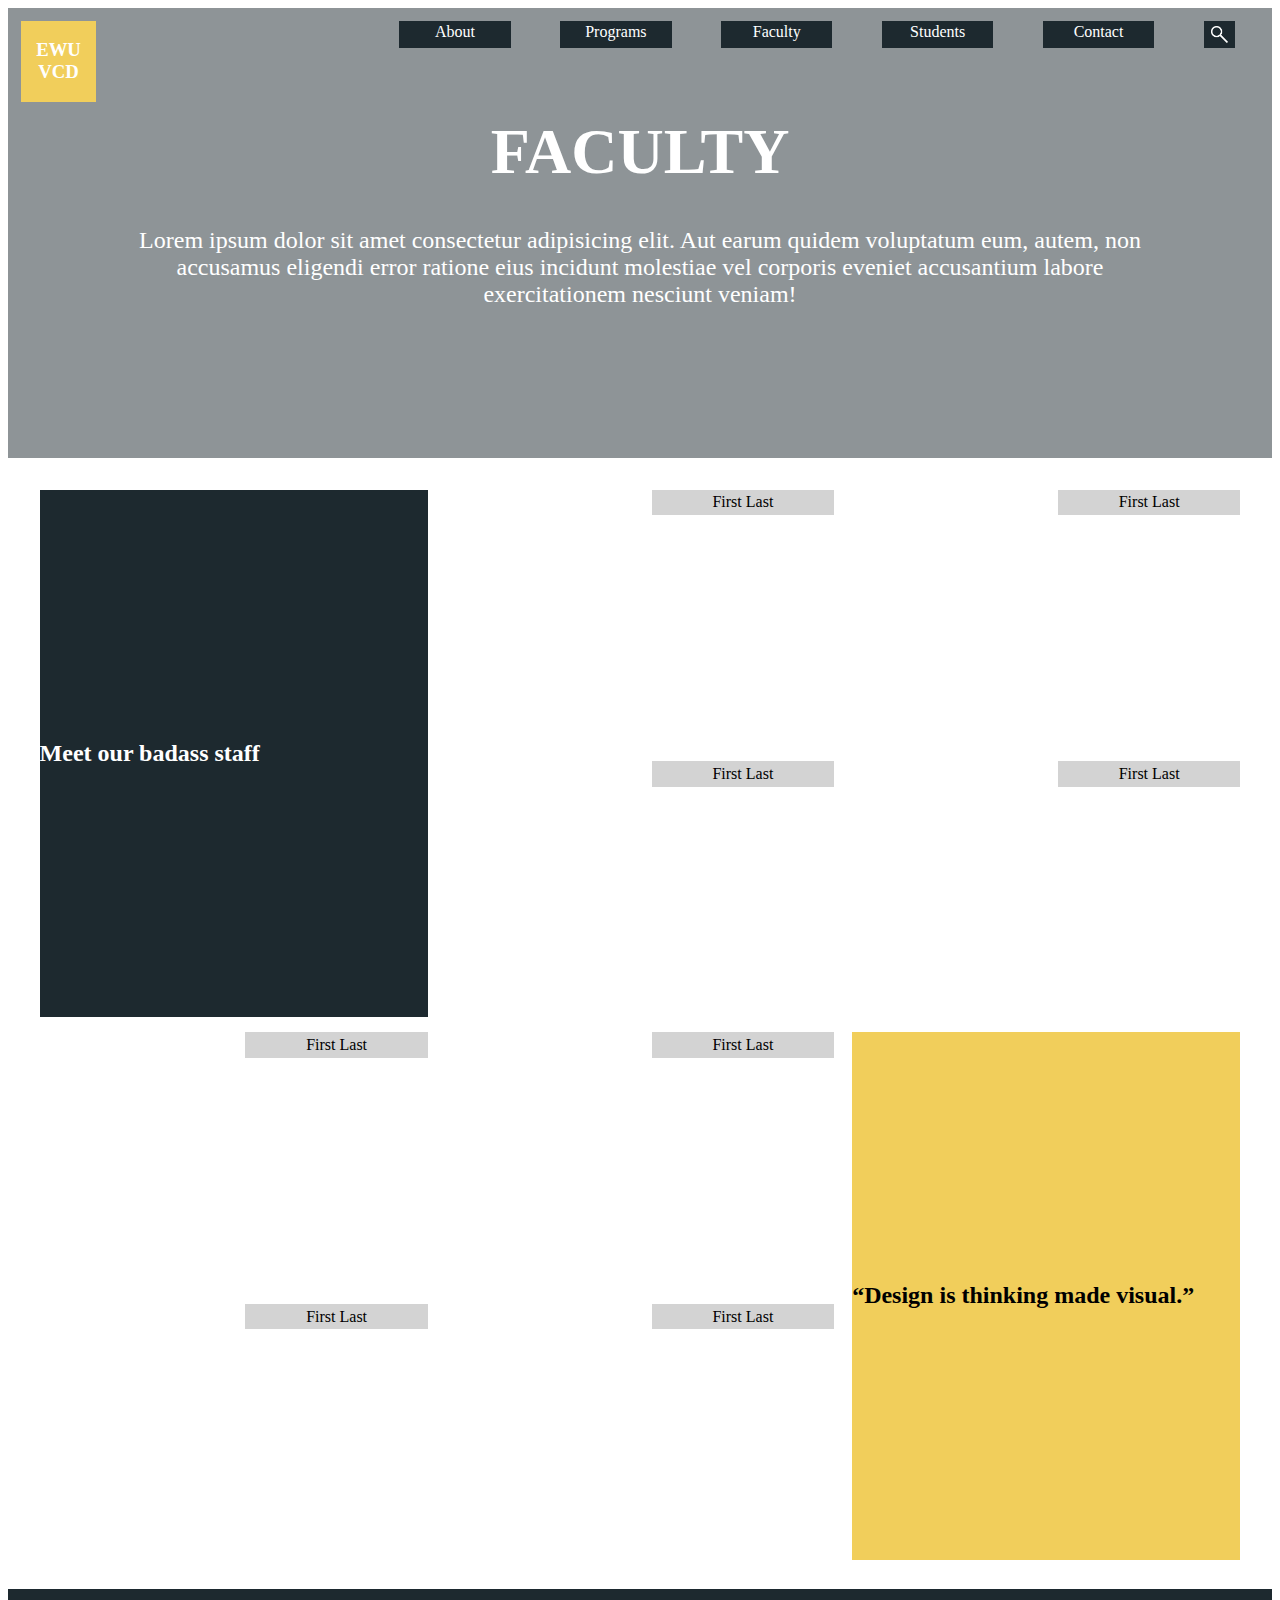
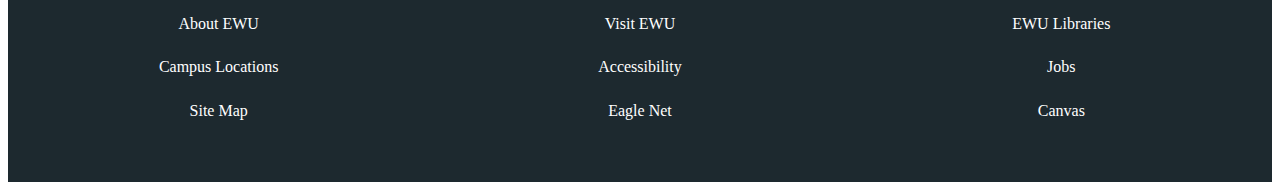
==== index.html @ df59254c "started faculty page and finished most styles" ====
<!doctype <!DOCTYPE html>
<html>
<head>
    <meta charset="utf-8" />
    <meta http-equiv="X-UA-Compatible" content="IE=edge">
    <title>EWU VCD - Faculty </title>
    <meta name="viewport" content="width=device-width, initial-scale=1">
    <link rel="stylesheet" type="text/css" media="screen" href="main.css" />
</head>
<body>
    <header>
        <nav class="header-nav">
          <aside class="icon">
            <h3>EWU VCD</h3>
          </aside>
          <div class="header-links">
            <a href="#"> About</a>
            <a href="#"> Programs</a>
            <a href="#"> Faculty</a>
            <a href="#"> Students</a>
            <a href="#"> Contact</a>
            <input id="search" type="text" >
          </div>
        </nav>  
        <h1 class="headline"> Faculty </h1>
        <p> Lorem ipsum dolor sit amet consectetur adipisicing elit. Aut earum quidem voluptatum eum, autem, non accusamus eligendi error ratione eius incidunt molestiae vel corporis eveniet accusantium labore exercitationem nesciunt veniam!</p>
      </header>

      <section id="staffGallery">
        <div id="galleryCell-1">
          <h2>Meet our badass staff</h2>
        </div>
        <div id="galleryCell-2" class="galCell">
          <div><p>First Last</p></div>
        </div>
        <div id="galleryCell-3" class="galCell">
          <p>First Last</p>
        </div>
        <div id="galleryCell-4" class="galCell">
          <p>First Last</p>
        </div>
        <div id="galleryCell-5" class="galCell">
          <p>First Last</p>
        </div>
        <div id="galleryCell-6" class="galCell">
          <p>First Last</p>
        </div>
        <div id="galleryCell-7" class="galCell">
          <p>First Last</p>
        </div>
        <div id="galleryCell-8" class="galCell">
          <p>First Last</p>
        </div>
        <div id="galleryCell-9" class="galCell">
          <p>First Last</p>
        </div>
        <div id="galleryCell-10">
          <h2>“Design is thinking made visual.”</h2>
        </div>
      </section>

      <footer>
        <nav class="footer-nav">
          <div>
            <a href="#"> About EWU </a>
          </div>
          <div>
              <a href="#"> Visit EWU </a>
          </div>
          <div>
              <a href="#"> EWU Libraries </a>
          </div>
          <div>
              <a href="#"> Campus Locations </a>
          </div>
         <div>
            <a href="#"> Accessibility </a>
         </div>
          <div>
              <a href="#"> Jobs </a>
          </div>
          <div>
              <a href="#"> Site Map </a>
          </div>
          <div>
              <a href="#"> Eagle Net </a>
          </div>
          <div>
            <a href="#"> Canvas </a>
          </div>
        </nav>
      </footer>

</body>
</html>
---- main.css ----
@font-face {
    font-family: gotham-med;
    src: url(fonts/Gotham-Medium.otf);
    }
@font-face {
    font-family: gotham-bold;
    src: url(fonts/Gotham-Bold.otf);
    }
@font-face {
    font-family: avenir-next;
    src: url(fonts/avenir-next-regular.woff);
}

body {
    font-family: gotham-bold;
}

/**** header and nav **********************/

header {
    background-image: url("https://images.unsplash.com/photo-1523240795612-9a054b0db644?ixlib=rb-0.3.5&ixid=eyJhcHBfaWQiOjEyMDd9&s=07bcd69444b1da123c309e5f4485371b&auto=format&fit=crop&w=1950&q=80");
    background-color: rgba(29, 41, 47, .5);
    background-blend-mode: multiply;
    background-size: cover;
    height: 50vh;
    margin: 0;
    background-position: center;
    text-align: center;
    color: white;
}

.header-nav {
    display: flex;
    justify-content: space-between;
    align-items: top;
}

.icon {
    background-color: rgb(241, 206, 91);
    width: 6%;
    margin: 1%;
}

.header-links {
    margin: 1%;
    display: flex;
    justify-content: space-around;
    width: 70%;
    height: 8%;
}
  
#search {
    background-image: url("assets/search.png");
    background-position: center;
    background-size: contain;
    background-repeat: no-repeat;
    width: 3.5%;
    border: solid rgb(29, 41, 47) 5px;
    background-color: rgb(29, 41, 47);
}

.headline {
    font-family: gotham-med;
    text-transform: uppercase;
    font-size: 5vw;
    margin: 0;
}

header p {
    font-family: avenir-next;
    font-size: 18pt;
    width: 80%;
    margin: 3% auto;
}


/**** staff gallery **********************/

#staffGallery {
    display: grid;
    grid-template-columns: repeat(3, 1fr);
    grid-template-rows: repeat(4, 1fr);
    grid-column-gap: 1.5%;
    grid-row-gap: 1.5%;
    width: 95%;
    margin: 2.5%;
}
  
.galCell {
    height: 20vw;
    text-align: center;
}
  
#galleryCell-1 {
    display: flex;
    grid-row: 1 / 3;
    background-color: rgb(29, 41, 47);
    color: white;
    align-items: center;
}
  
#galleryCell-2 {
    background-image: url("https://www.etonline.com/sites/default/files/styles/max_970x546/public/images/2018-05/et_will_smith_divorce_rumors_052418.jpg?itok=xVmIVfpg&h=e16aad4d");
     background-size: cover;
}
  
#galleryCell-3 {
    background-image: url("https://www.etonline.com/sites/default/files/styles/max_970x546/public/images/2018-05/et_will_smith_divorce_rumors_052418.jpg?itok=xVmIVfpg&h=e16aad4d");
     background-size: cover;
}
  
#galleryCell-4 {
    background-image: url("https://www.etonline.com/sites/default/files/styles/max_970x546/public/images/2018-05/et_will_smith_divorce_rumors_052418.jpg?itok=xVmIVfpg&h=e16aad4d");
     background-size: cover;
}
  
#galleryCell-5 {
    background-image: url("https://www.etonline.com/sites/default/files/styles/max_970x546/public/images/2018-05/et_will_smith_divorce_rumors_052418.jpg?itok=xVmIVfpg&h=e16aad4d");
     background-size: cover;
}
  
#galleryCell-6 {
    background-image: url("https://www.etonline.com/sites/default/files/styles/max_970x546/public/images/2018-05/et_will_smith_divorce_rumors_052418.jpg?itok=xVmIVfpg&h=e16aad4d");
     background-size: cover;
}
  
#galleryCell-7 {
    background-image: url("https://www.etonline.com/sites/default/files/styles/max_970x546/public/images/2018-05/et_will_smith_divorce_rumors_052418.jpg?itok=xVmIVfpg&h=e16aad4d");
     background-size: cover;
}
  
#galleryCell-8 {
    background-image: url("https://www.etonline.com/sites/default/files/styles/max_970x546/public/images/2018-05/et_will_smith_divorce_rumors_052418.jpg?itok=xVmIVfpg&h=e16aad4d");
     background-size: cover;
}
  
#galleryCell-9 {
    background-image: url("https://www.etonline.com/sites/default/files/styles/max_970x546/public/images/2018-05/et_will_smith_divorce_rumors_052418.jpg?itok=xVmIVfpg&h=e16aad4d");
     background-size: cover;
}
  
#galleryCell-10 {
    display: flex;
    background-color: rgb(241, 206, 91);
    grid-column: 3;
    grid-row: 3 / 5;
    align-items: center;
}
  
.galCell p {
    background-color: lightgray;
    width: 45%;
    padding: 1%;
    float: right;
    margin: 0;
}

/**** footer **********************/

footer {
    font-family: gotham-med;
    background-color: rgb(29, 41, 47);
    width: 100%;
    height: 20vh;
    margin-top: 6%;
    padding-top: 1%;
}
  
.footer-nav {
    text-align: center;
    display: grid;
    grid-template-columns: repeat(3, 1fr);
    grid-template-rows: repeat(3, 80%);
    justify-content: space-around;
    align-items: center;
}

/***links*********************************/

a {
    color: white;
    text-decoration: none;
    background-color: rgb(29, 41, 47);
}

a:hover {
    background-color:  rgb(241, 206, 91);
    color:  rgb(29, 41, 47);
}

.header-links a {
    width: 12%;
    padding: .3%;
}

.footer-nav a {
    padding: .6%;
}
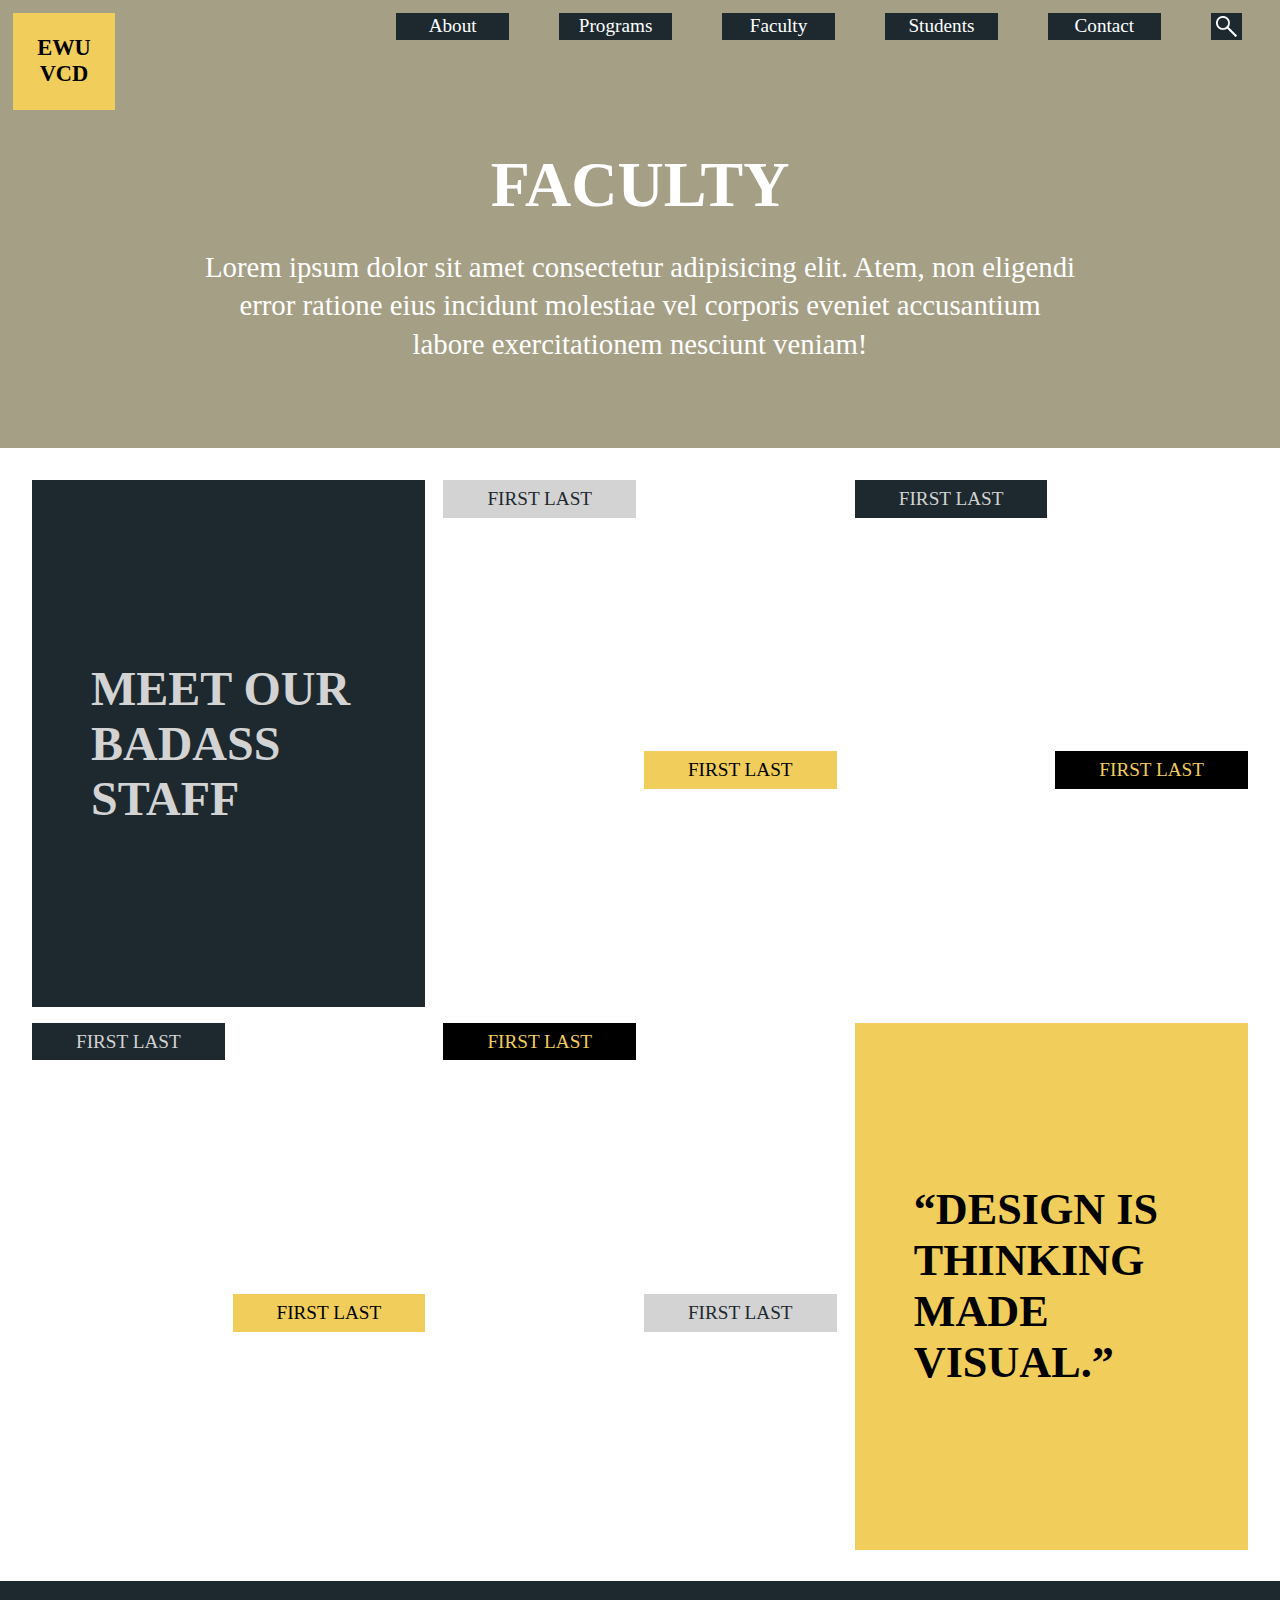
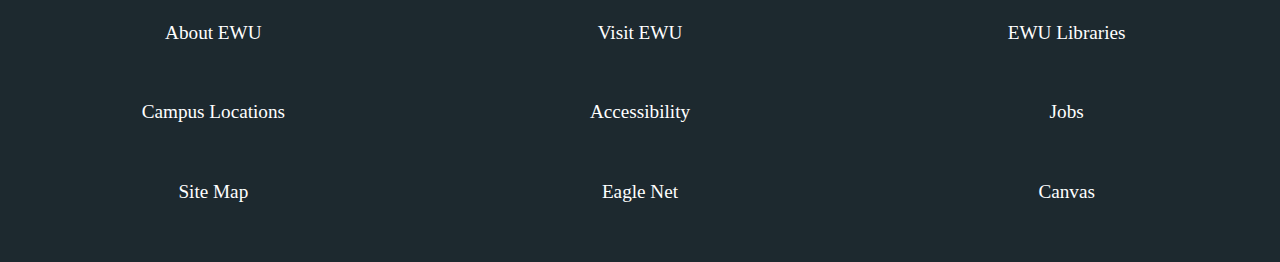
==== commit fe0aca6d: "styled more of faculty page, cleaned up repeat code" ====
--- a/index.html
+++ b/index.html
@@ -10,7 +10,7 @@
 <body>
     <header>
         <nav class="header-nav">
-          <aside class="icon">
+          <aside class="icon secondary">
             <h3>EWU VCD</h3>
           </aside>
           <div class="header-links">
@@ -19,47 +19,47 @@
             <a href="#"> Faculty</a>
             <a href="#"> Students</a>
             <a href="#"> Contact</a>
-            <input id="search" type="text" >
+            <input class="primary" id="search" type="text" >
           </div>
         </nav>  
         <h1 class="headline"> Faculty </h1>
-        <p> Lorem ipsum dolor sit amet consectetur adipisicing elit. Aut earum quidem voluptatum eum, autem, non accusamus eligendi error ratione eius incidunt molestiae vel corporis eveniet accusantium labore exercitationem nesciunt veniam!</p>
+        <p> Lorem ipsum dolor sit amet consectetur adipisicing elit. Atem, non eligendi error ratione eius incidunt molestiae vel corporis eveniet accusantium labore exercitationem nesciunt veniam!</p>
       </header>
 
       <section id="staffGallery">
-        <div id="galleryCell-1">
+        <div id="galleryCell-1" class="primary">
           <h2>Meet our badass staff</h2>
         </div>
-        <div id="galleryCell-2" class="galCell">
-          <div><p>First Last</p></div>
+        <div id="galleryCell-2" class="galCell-left">
+          <div class="primary2"><p class="third">First Last</p></div>
         </div>
-        <div id="galleryCell-3" class="galCell">
-          <p>First Last</p>
+        <div id="galleryCell-3" class="galCell-left">
+          <p class="primary">First Last</p>
         </div>
-        <div id="galleryCell-4" class="galCell">
-          <p>First Last</p>
+        <div id="galleryCell-4" class="galCell" >
+          <p class="secondary">First Last</p>
         </div>
         <div id="galleryCell-5" class="galCell">
-          <p>First Last</p>
+          <p class="primary2">First Last</p>
         </div>
-        <div id="galleryCell-6" class="galCell">
-          <p>First Last</p>
+        <div id="galleryCell-6" class="galCell-left">
+          <p class="primary">First Last</p>
         </div>
-        <div id="galleryCell-7" class="galCell">
-          <p>First Last</p>
+        <div id="galleryCell-7" class="galCell-left">
+          <p class="primary2">First Last</p>
         </div>
         <div id="galleryCell-8" class="galCell">
-          <p>First Last</p>
+          <p class="secondary">First Last</p>
         </div>
         <div id="galleryCell-9" class="galCell">
-          <p>First Last</p>
+          <p class="third">First Last</p>
         </div>
-        <div id="galleryCell-10">
+        <div id="galleryCell-10" class="secondary">
           <h2>“Design is thinking made visual.”</h2>
         </div>
       </section>
 
-      <footer>
+      <footer class="primary">
         <nav class="footer-nav">
           <div>
             <a href="#"> About EWU </a>
--- a/main.css
+++ b/main.css
@@ -14,17 +14,18 @@
 
 body {
     font-family: gotham-bold;
+    font-weight: normal;
+    margin: 0;
 }
 
 /**** header and nav **********************/
 
 header {
     background-image: url("https://images.unsplash.com/photo-1523240795612-9a054b0db644?ixlib=rb-0.3.5&ixid=eyJhcHBfaWQiOjEyMDd9&s=07bcd69444b1da123c309e5f4485371b&auto=format&fit=crop&w=1950&q=80");
-    background-color: rgba(29, 41, 47, .5);
+    background-color: rgba(105, 97, 51, 0.6);
     background-blend-mode: multiply;
     background-size: cover;
-    height: 50vh;
-    margin: 0;
+    height: 35vw;
     background-position: center;
     text-align: center;
     color: white;
@@ -37,9 +38,9 @@
 }
 
 .icon {
-    background-color: rgb(241, 206, 91);
-    width: 6%;
+    width: 8%;
     margin: 1%;
+    font-size: 1.5vw;
 }
 
 .header-links {
@@ -56,22 +57,22 @@
     background-size: contain;
     background-repeat: no-repeat;
     width: 3.5%;
-    border: solid rgb(29, 41, 47) 5px;
-    background-color: rgb(29, 41, 47);
+    border: solid rgb(29, 41, 47) .25vw;
 }
 
 .headline {
     font-family: gotham-med;
     text-transform: uppercase;
     font-size: 5vw;
-    margin: 0;
+    margin: 2% auto;
 }
 
 header p {
     font-family: avenir-next;
-    font-size: 18pt;
-    width: 80%;
-    margin: 3% auto;
+    font-size: 2.25vw;
+    line-height: 3vw;
+    width: 68%;
+    margin: 1.5% auto;
 }
 
 
@@ -85,19 +86,21 @@
     grid-row-gap: 1.5%;
     width: 95%;
     margin: 2.5%;
-}
-  
-.galCell {
+    text-transform: uppercase;
+}
+  
+.galCell, .galCell-left {
     height: 20vw;
     text-align: center;
+    font-size: 1.5vw;
 }
   
 #galleryCell-1 {
     display: flex;
     grid-row: 1 / 3;
-    background-color: rgb(29, 41, 47);
-    color: white;
     align-items: center;
+    font-size: 2.5vw;
+    padding: 15%;    
 }
   
 #galleryCell-2 {
@@ -142,36 +145,65 @@
   
 #galleryCell-10 {
     display: flex;
-    background-color: rgb(241, 206, 91);
     grid-column: 3;
     grid-row: 3 / 5;
     align-items: center;
-}
-  
+    font-size: 2.3vw;
+    padding: 15%;
+}
+  
+.galCell p, .galCell-left p {
+    width: 45%;
+    padding: 2%;
+    margin: 0;
+}
+
 .galCell p {
+    float: right;
+}
+
+.galCell-left p {
+    float: left;
+}
+
+/****colors**************************/
+
+.primary {
+    background-color: rgb(29, 41, 47);
+    color:  lightgray;
+}
+
+.primary2 {
+    background-color: black;
+    color:  rgb(241, 206, 91);
+}
+
+.secondary {
+    background-color:  rgb(241, 206, 91);
+    color:  black;
+}
+
+.third {
     background-color: lightgray;
-    width: 45%;
-    padding: 1%;
-    float: right;
-    margin: 0;
+    color:  rgb(29, 41, 47);
 }
 
 /**** footer **********************/
 
 footer {
     font-family: gotham-med;
-    background-color: rgb(29, 41, 47);
     width: 100%;
-    height: 20vh;
+    height: 18vw;
     margin-top: 6%;
     padding-top: 1%;
+    padding-bottom: 3%;
 }
   
 .footer-nav {
     text-align: center;
     display: grid;
     grid-template-columns: repeat(3, 1fr);
-    grid-template-rows: repeat(3, 80%);
+    grid-template-rows: repeat(3, 120%);
     justify-content: space-around;
     align-items: center;
 }
@@ -192,10 +224,12 @@
 .header-links a {
     width: 12%;
     padding: .3%;
+    font-size: 1.5vw;
 }
 
 .footer-nav a {
-    padding: .6%;
-}
-
-
+    font-size: 1.5vw;
+
+}
+
+
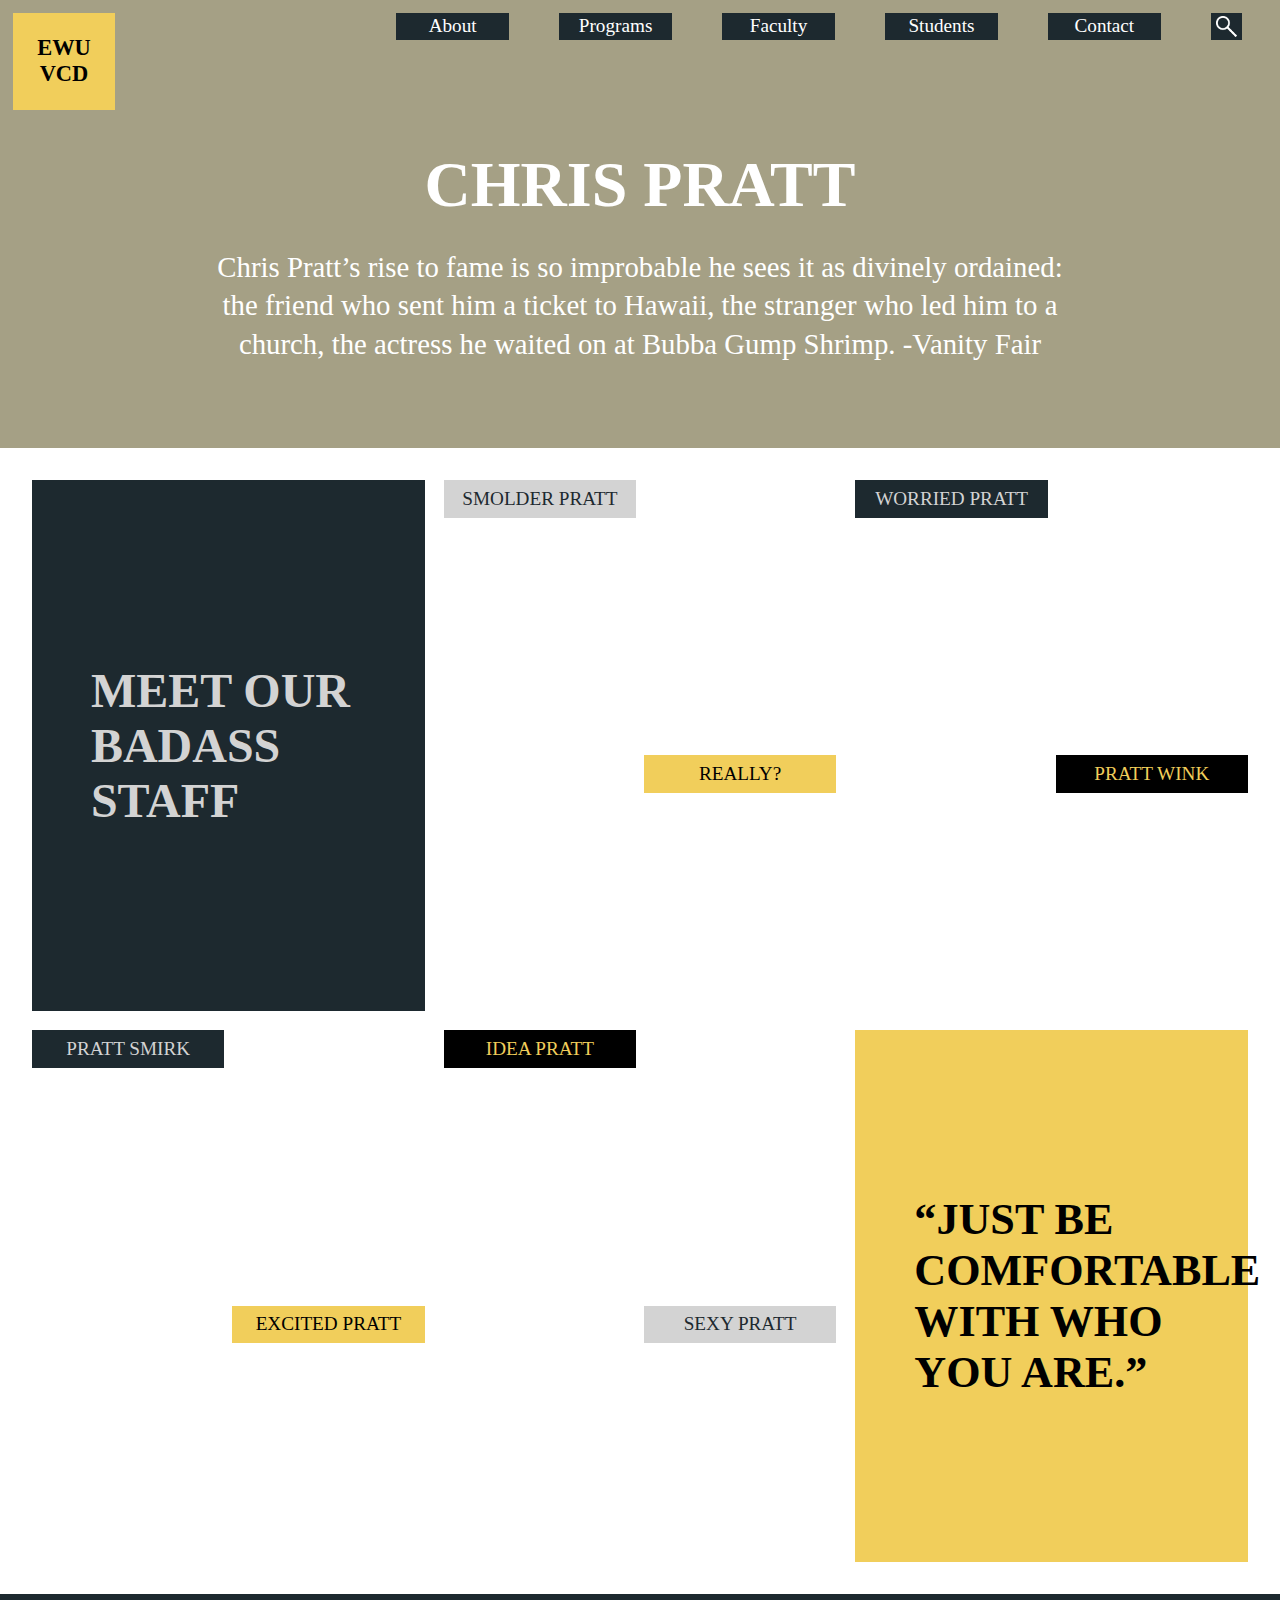
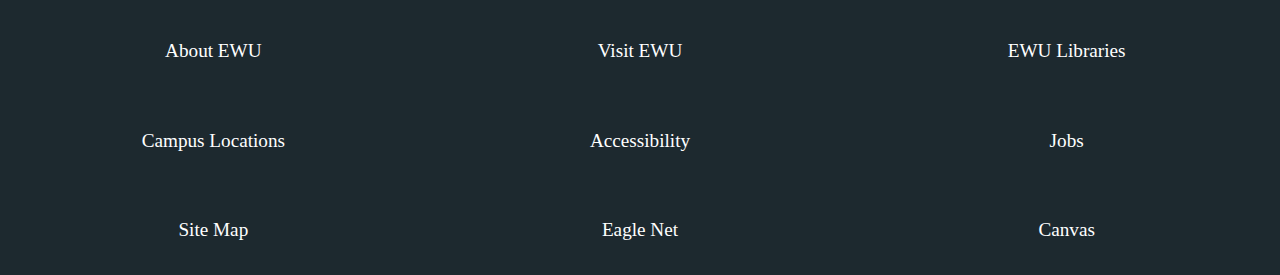
==== commit 07dfb7fd: "more styles and changed content" ====
--- a/index.html
+++ b/index.html
@@ -22,40 +22,40 @@
             <input class="primary" id="search" type="text" >
           </div>
         </nav>  
-        <h1 class="headline"> Faculty </h1>
-        <p> Lorem ipsum dolor sit amet consectetur adipisicing elit. Atem, non eligendi error ratione eius incidunt molestiae vel corporis eveniet accusantium labore exercitationem nesciunt veniam!</p>
-      </header>
+        <h1 class="headline"> Chris Pratt </h1>
+        <p> Chris Pratt’s rise to fame is so improbable he sees it as divinely ordained: the friend who sent him a ticket to Hawaii, the stranger who led him to a church, the actress he waited on at Bubba Gump Shrimp. -Vanity Fair</p>
+            </header>
 
       <section id="staffGallery">
         <div id="galleryCell-1" class="primary">
           <h2>Meet our badass staff</h2>
         </div>
         <div id="galleryCell-2" class="galCell-left">
-          <div class="primary2"><p class="third">First Last</p></div>
+          <div class="primary2"><p class="third">Smolder Pratt</p></div>
         </div>
         <div id="galleryCell-3" class="galCell-left">
-          <p class="primary">First Last</p>
+          <p class="primary">Worried Pratt</p>
         </div>
         <div id="galleryCell-4" class="galCell" >
-          <p class="secondary">First Last</p>
+          <p class="secondary">Really?</p>
         </div>
         <div id="galleryCell-5" class="galCell">
-          <p class="primary2">First Last</p>
+          <p class="primary2">Pratt Wink</p>
         </div>
         <div id="galleryCell-6" class="galCell-left">
-          <p class="primary">First Last</p>
+          <p class="primary">Pratt Smirk</p>
         </div>
         <div id="galleryCell-7" class="galCell-left">
-          <p class="primary2">First Last</p>
+          <p class="primary2">Idea Pratt</p>
         </div>
         <div id="galleryCell-8" class="galCell">
-          <p class="secondary">First Last</p>
+          <p class="secondary">Excited Pratt</p>
         </div>
         <div id="galleryCell-9" class="galCell">
-          <p class="third">First Last</p>
+          <p class="third">Sexy Pratt</p>
         </div>
         <div id="galleryCell-10" class="secondary">
-          <h2>“Design is thinking made visual.”</h2>
+          <h2>“Just be comfortable with who you are.”</h2>
         </div>
       </section>
 
--- a/main.css
+++ b/main.css
@@ -82,8 +82,8 @@
     display: grid;
     grid-template-columns: repeat(3, 1fr);
     grid-template-rows: repeat(4, 1fr);
-    grid-column-gap: 1.5%;
-    grid-row-gap: 1.5%;
+    grid-column-gap: 1.5vw;
+    grid-row-gap: 1.5vw;
     width: 95%;
     margin: 2.5%;
     text-transform: uppercase;
@@ -104,42 +104,42 @@
 }
   
 #galleryCell-2 {
-    background-image: url("https://www.etonline.com/sites/default/files/styles/max_970x546/public/images/2018-05/et_will_smith_divorce_rumors_052418.jpg?itok=xVmIVfpg&h=e16aad4d");
+    background-image: url("https://scstylecaster.files.wordpress.com/2018/11/chris-pratt.jpg");
      background-size: cover;
 }
   
 #galleryCell-3 {
-    background-image: url("https://www.etonline.com/sites/default/files/styles/max_970x546/public/images/2018-05/et_will_smith_divorce_rumors_052418.jpg?itok=xVmIVfpg&h=e16aad4d");
+    background-image: url("http://blogs-images.forbes.com/erikkain/files/2015/01/Chris-Pratt-e1422428534712.jpg");
      background-size: cover;
 }
   
 #galleryCell-4 {
-    background-image: url("https://www.etonline.com/sites/default/files/styles/max_970x546/public/images/2018-05/et_will_smith_divorce_rumors_052418.jpg?itok=xVmIVfpg&h=e16aad4d");
+    background-image: url("https://d919ce141ef35c47fc40-b9166a60eccf0f83d2d9c63fa65b9129.ssl.cf5.rackcdn.com/images/bc-8714381777709190.original.jpg");
      background-size: cover;
 }
   
 #galleryCell-5 {
-    background-image: url("https://www.etonline.com/sites/default/files/styles/max_970x546/public/images/2018-05/et_will_smith_divorce_rumors_052418.jpg?itok=xVmIVfpg&h=e16aad4d");
+    background-image: url("https://www.hindustantimes.com/rf/image_size_960x540/HT/p2/2017/12/09/Pictures/actor-chris-pratt-arrives-movie-awards-burbank_b01c0cd4-dceb-11e7-ad52-47d546f3ccd3.jpg");
      background-size: cover;
 }
   
 #galleryCell-6 {
-    background-image: url("https://www.etonline.com/sites/default/files/styles/max_970x546/public/images/2018-05/et_will_smith_divorce_rumors_052418.jpg?itok=xVmIVfpg&h=e16aad4d");
+    background-image: url("https://content.swncdn.com/godvine/pics/GV-Article/godupdates%20actor%20Chris%20Pratt%20shared%20his%20testimony%20finding%20god%20at%20grocery%20fb.jpg");
      background-size: cover;
 }
   
 #galleryCell-7 {
-    background-image: url("https://www.etonline.com/sites/default/files/styles/max_970x546/public/images/2018-05/et_will_smith_divorce_rumors_052418.jpg?itok=xVmIVfpg&h=e16aad4d");
+    background-image: url("https://pluggedin.focusonthefamily.com/wp-content/uploads/2018/06/Blog-Top-6-20-18.png");
      background-size: cover;
 }
   
 #galleryCell-8 {
-    background-image: url("https://www.etonline.com/sites/default/files/styles/max_970x546/public/images/2018-05/et_will_smith_divorce_rumors_052418.jpg?itok=xVmIVfpg&h=e16aad4d");
+    background-image: url("https://www.mensjournal.com/wp-content/uploads/mf/chris-pratt-main-1280.jpg");
      background-size: cover;
 }
   
 #galleryCell-9 {
-    background-image: url("https://www.etonline.com/sites/default/files/styles/max_970x546/public/images/2018-05/et_will_smith_divorce_rumors_052418.jpg?itok=xVmIVfpg&h=e16aad4d");
+    background-image: url("https://www.trainmag.com/wp-content/uploads/2017/04/wsi-imageoptim-Chris-Pratt.jpg");
      background-size: cover;
 }
   
@@ -194,7 +194,6 @@
     font-family: gotham-med;
     width: 100%;
     height: 18vw;
-    margin-top: 6%;
     padding-top: 1%;
     padding-bottom: 3%;
 }
@@ -203,7 +202,7 @@
     text-align: center;
     display: grid;
     grid-template-columns: repeat(3, 1fr);
-    grid-template-rows: repeat(3, 120%);
+    grid-template-rows: repeat(3, 7vw   );
     justify-content: space-around;
     align-items: center;
 }
@@ -229,7 +228,27 @@
 
 .footer-nav a {
     font-size: 1.5vw;
-
-}
-
-
+}
+
+
+@media (max-width: 850px) {
+    #staffGallery {
+        grid-template-columns: repeat(2, 1fr);
+        grid-template-rows: repeat(6, 1fr);
+    }
+
+    #galleryCell-10 {
+        font-size: 3.6vw;
+        grid-column: 2;
+        grid-row: 5 / 7;
+    }
+
+    .galCell, .galCell-left {
+        height: 25vw;
+        font-size: 2vw;
+    }
+    #galleryCell-1 {
+        font-size: 3.95vw;
+    }
+      
+}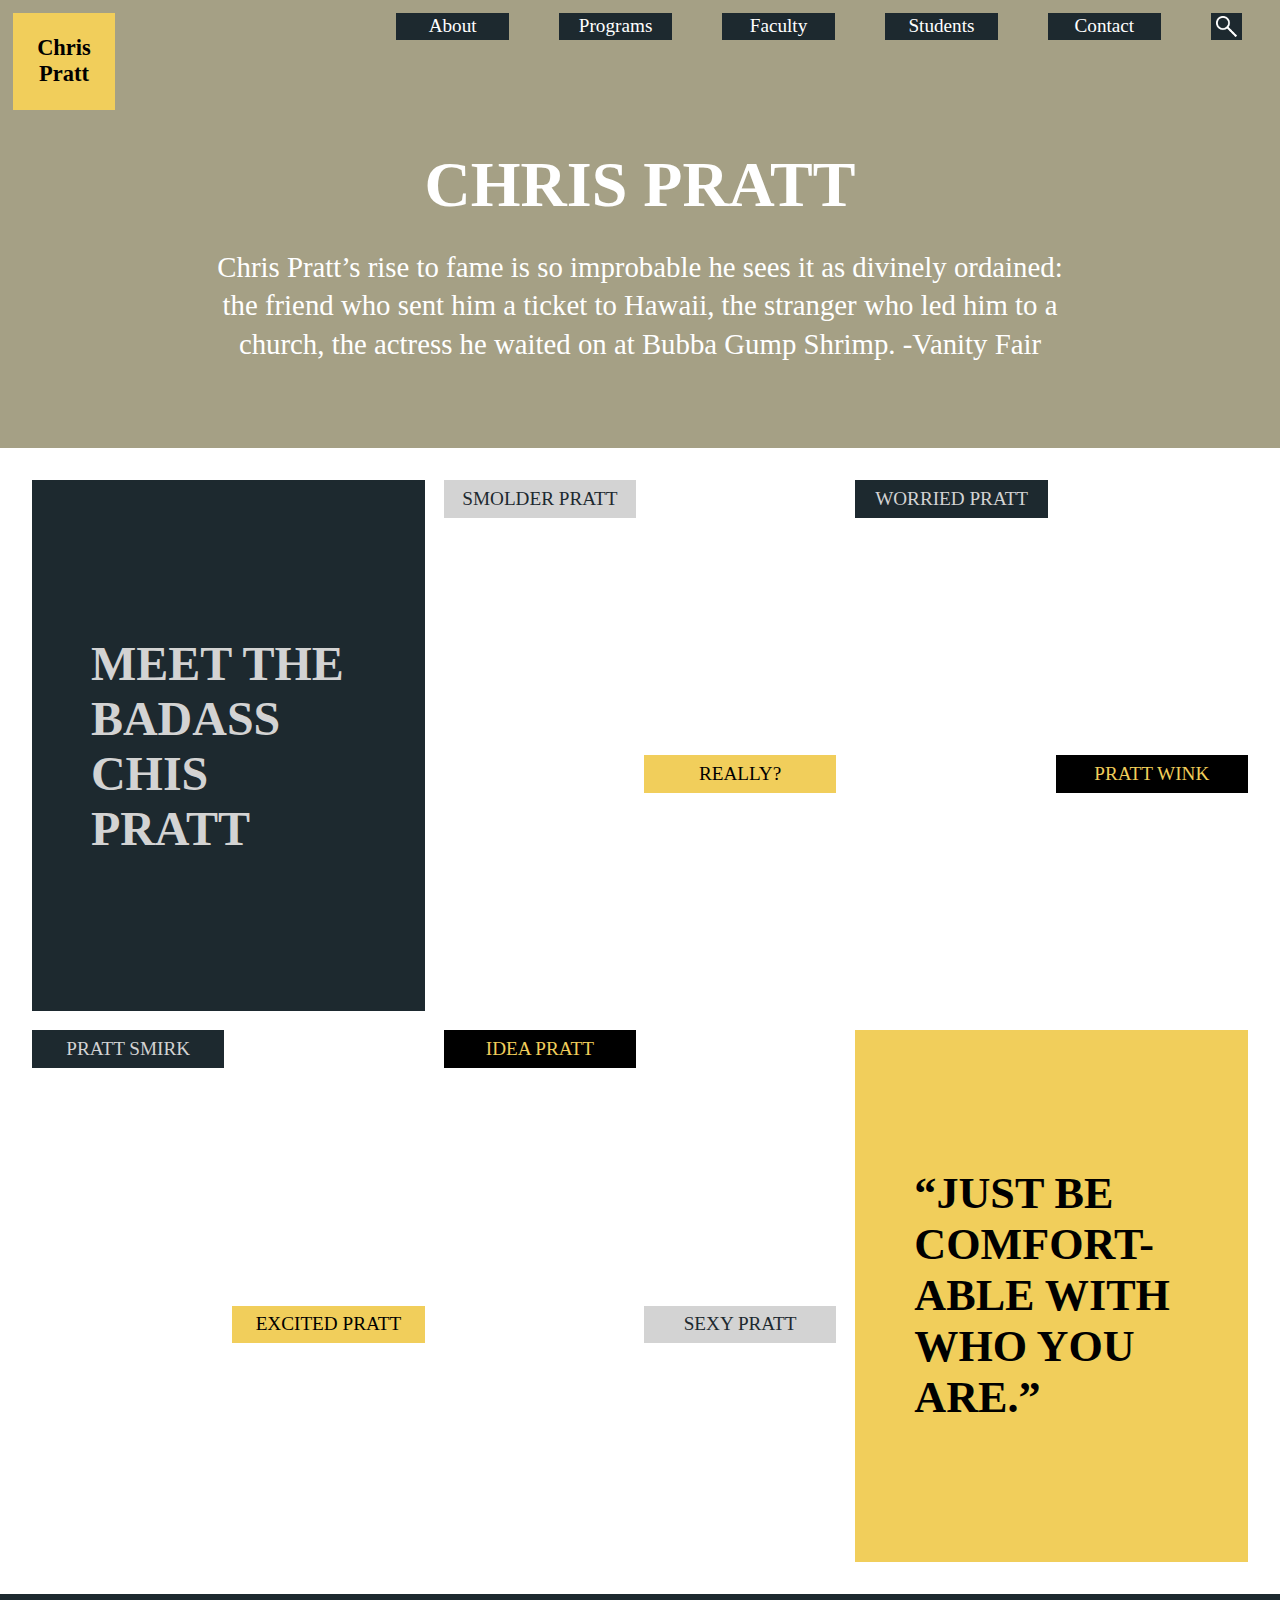
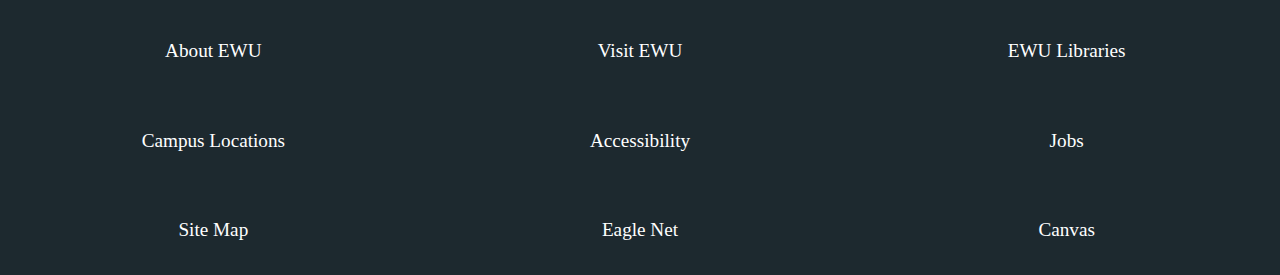
==== commit a7f46fda: "fixed media query" ====
--- a/index.html
+++ b/index.html
@@ -3,7 +3,7 @@
 <head>
     <meta charset="utf-8" />
     <meta http-equiv="X-UA-Compatible" content="IE=edge">
-    <title>EWU VCD - Faculty </title>
+    <title>Pratt - Fan Page </title>
     <meta name="viewport" content="width=device-width, initial-scale=1">
     <link rel="stylesheet" type="text/css" media="screen" href="main.css" />
 </head>
@@ -11,7 +11,7 @@
     <header>
         <nav class="header-nav">
           <aside class="icon secondary">
-            <h3>EWU VCD</h3>
+            <h3>Chris Pratt</h3>
           </aside>
           <div class="header-links">
             <a href="#"> About</a>
@@ -28,7 +28,7 @@
 
       <section id="staffGallery">
         <div id="galleryCell-1" class="primary">
-          <h2>Meet our badass staff</h2>
+          <h2>Meet the badass Chis Pratt</h2>
         </div>
         <div id="galleryCell-2" class="galCell-left">
           <div class="primary2"><p class="third">Smolder Pratt</p></div>
@@ -55,7 +55,7 @@
           <p class="third">Sexy Pratt</p>
         </div>
         <div id="galleryCell-10" class="secondary">
-          <h2>“Just be comfortable with who you are.”</h2>
+          <h2>“Just be comfort- able with who you are.” </h2>
         </div>
       </section>
 
--- a/main.css
+++ b/main.css
@@ -244,7 +244,7 @@
     }
 
     .galCell, .galCell-left {
-        height: 25vw;
+        height: 30vw;
         font-size: 2vw;
     }
     #galleryCell-1 {
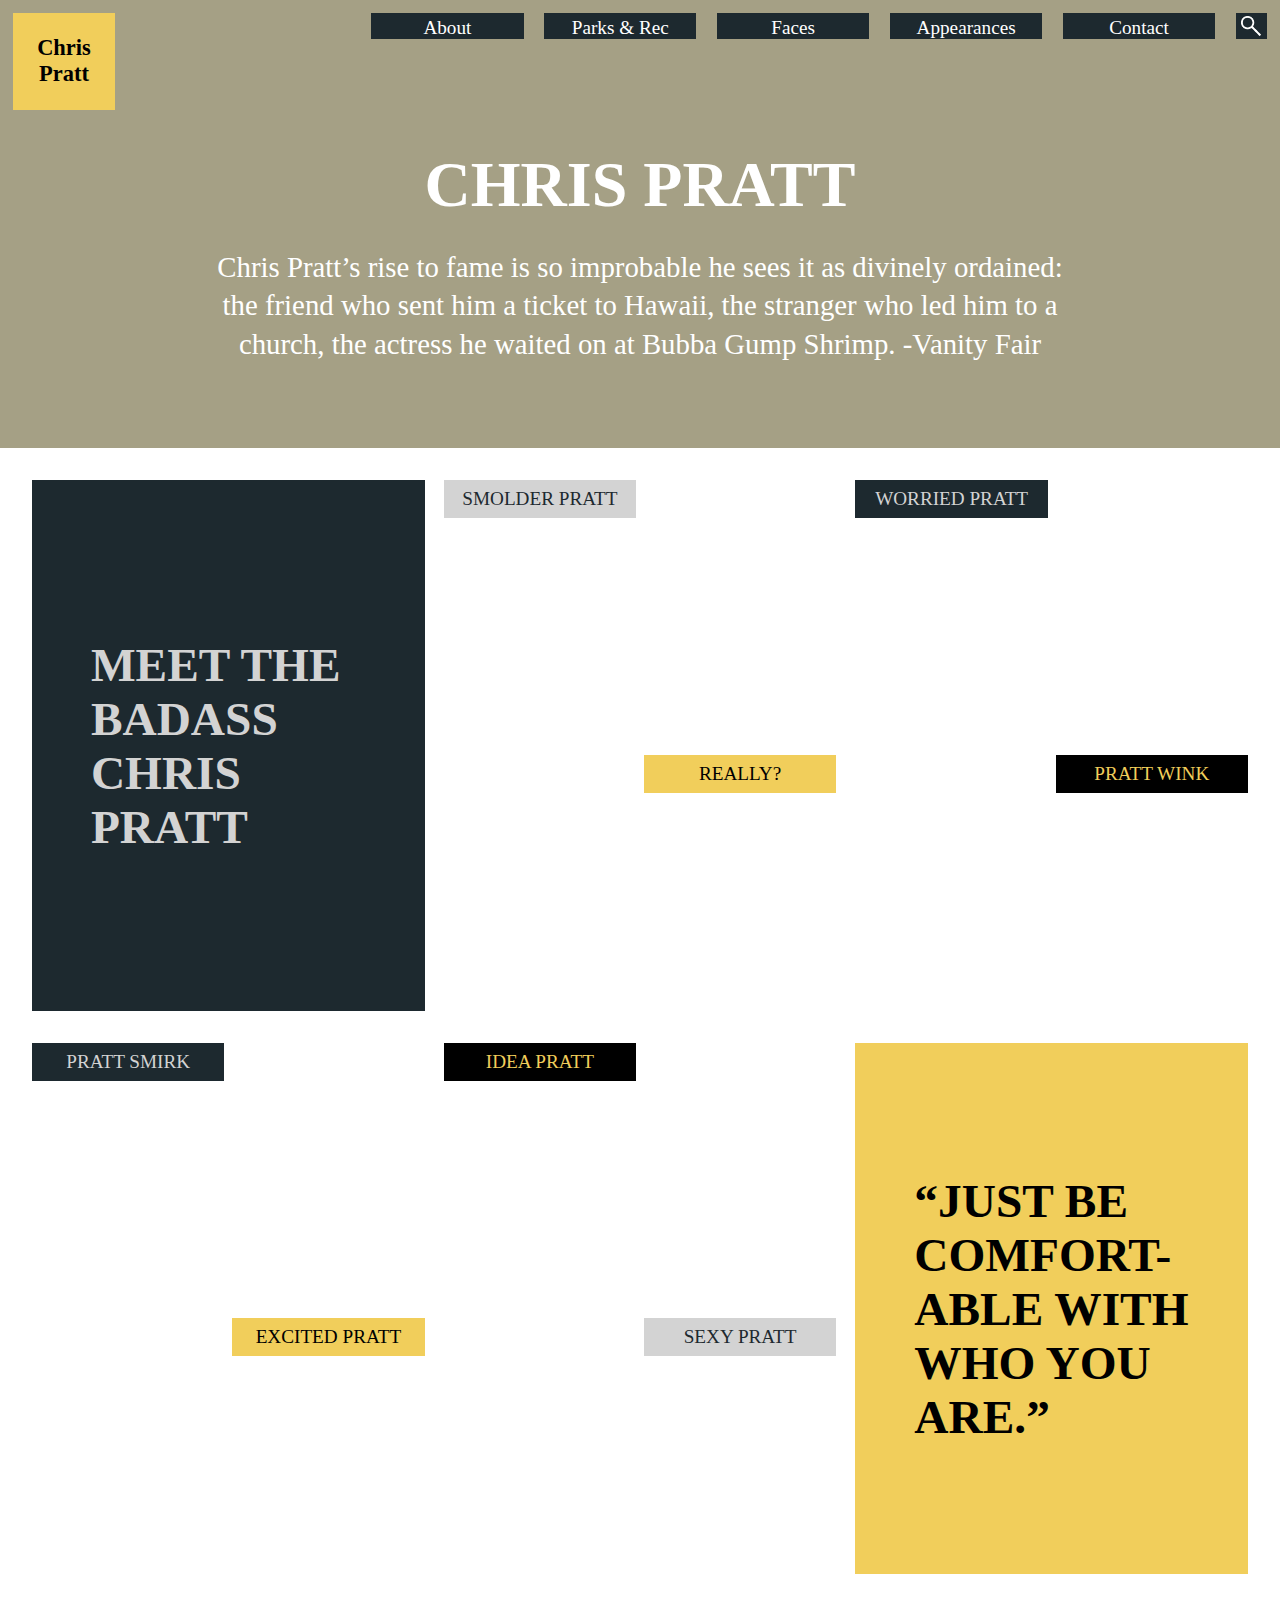
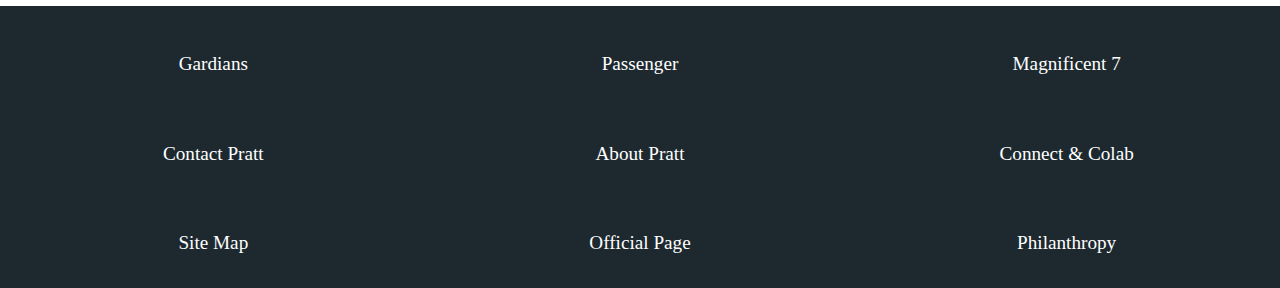
==== commit 3eaefcfe: "added second page" ====
--- a/index.html
+++ b/index.html
@@ -8,88 +8,90 @@
     <link rel="stylesheet" type="text/css" media="screen" href="main.css" />
 </head>
 <body>
-    <header>
-        <nav class="header-nav">
-          <aside class="icon secondary">
-            <h3>Chris Pratt</h3>
-          </aside>
-          <div class="header-links">
-            <a href="#"> About</a>
-            <a href="#"> Programs</a>
-            <a href="#"> Faculty</a>
-            <a href="#"> Students</a>
-            <a href="#"> Contact</a>
-            <input class="primary" id="search" type="text" >
-          </div>
-        </nav>  
-        <h1 class="headline"> Chris Pratt </h1>
-        <p> Chris Pratt’s rise to fame is so improbable he sees it as divinely ordained: the friend who sent him a ticket to Hawaii, the stranger who led him to a church, the actress he waited on at Bubba Gump Shrimp. -Vanity Fair</p>
-            </header>
+  <header>
+    <nav class="header-nav">
+      <aside class="icon secondary">
+        <h3>Chris Pratt</h3>
+      </aside>
+      <div class="header-links">
+          <a href="#"> About</a>
+          <a href="pages/parks-rec.html"> Parks & Rec</a>
+          <a href="#"> Faces</a>
+          <a href="#"> Appearances</a>
+          <a href="#"> Contact</a>
+        <input class="primary" id="search" type="text" >
+      </div>
+    </nav>  
+    <h1 class="headline"> Chris Pratt </h1>
+    <p> Chris Pratt’s rise to fame is so improbable he sees it as divinely ordained: the friend who sent him a ticket to Hawaii, the stranger who led him to a church, the actress he waited on at Bubba Gump Shrimp. -Vanity Fair</p>
+  </header>
 
-      <section id="staffGallery">
-        <div id="galleryCell-1" class="primary">
-          <h2>Meet the badass Chis Pratt</h2>
+  <section class="grid-2by3">
+    <div id="galleryCell-1" class="primary">
+      <h2>Meet the badass Chris Pratt</h2>
+    </div>
+    <div id="galleryCell-2" class="galCell-left">
+      <div class="primary2"><p class="third">Smolder Pratt</p></div>
+    </div>
+    <div id="galleryCell-3" class="galCell-left">
+      <p class="primary">Worried Pratt</p>
+    </div>
+    <div id="galleryCell-4" class="galCell" >
+      <p class="secondary">Really?</p>
+    </div>
+    <div id="galleryCell-5" class="galCell">
+      <p class="primary2">Pratt Wink</p>
+    </div>
+  </section>
+  <section class="grid-2by3">
+    <div id="galleryCell-6" class="galCell-left">
+      <p class="primary">Pratt Smirk</p>
+    </div>
+    <div id="galleryCell-7" class="galCell-left">
+      <p class="primary2">Idea Pratt</p>
+    </div>
+    <div id="galleryCell-8" class="galCell">
+      <p class="secondary">Excited Pratt</p>
+    </div>
+    <div id="galleryCell-9" class="galCell">
+      <p class="third">Sexy Pratt</p>
+    </div>
+    <div id="galleryCell-10" class="secondary">
+      <h2>“Just be comfort- able with who you are.” </h2>
+    </div>
+  </section>
+
+  <footer class="primary">
+    <nav class="footer-nav">
+        <div>
+            <a href="#"> Gardians </a>
         </div>
-        <div id="galleryCell-2" class="galCell-left">
-          <div class="primary2"><p class="third">Smolder Pratt</p></div>
+        <div>
+            <a href="#"> Passenger </a>
         </div>
-        <div id="galleryCell-3" class="galCell-left">
-          <p class="primary">Worried Pratt</p>
+        <div>
+            <a href="#"> Magnificent 7  </a>
         </div>
-        <div id="galleryCell-4" class="galCell" >
-          <p class="secondary">Really?</p>
+        <div>
+            <a href="#"> Contact Pratt </a>
         </div>
-        <div id="galleryCell-5" class="galCell">
-          <p class="primary2">Pratt Wink</p>
+        <div>
+            <a href="#">  About Pratt  </a>
         </div>
-        <div id="galleryCell-6" class="galCell-left">
-          <p class="primary">Pratt Smirk</p>
+        <div>
+            <a href="#"> Connect & Colab </a>
         </div>
-        <div id="galleryCell-7" class="galCell-left">
-          <p class="primary2">Idea Pratt</p>
+        <div>
+            <a href="#"> Site Map </a>
         </div>
-        <div id="galleryCell-8" class="galCell">
-          <p class="secondary">Excited Pratt</p>
+        <div>
+            <a href="#"> Official Page </a>
         </div>
-        <div id="galleryCell-9" class="galCell">
-          <p class="third">Sexy Pratt</p>
+        <div>
+            <a href="#"> Philanthropy </a>
         </div>
-        <div id="galleryCell-10" class="secondary">
-          <h2>“Just be comfort- able with who you are.” </h2>
-        </div>
-      </section>
-
-      <footer class="primary">
-        <nav class="footer-nav">
-          <div>
-            <a href="#"> About EWU </a>
-          </div>
-          <div>
-              <a href="#"> Visit EWU </a>
-          </div>
-          <div>
-              <a href="#"> EWU Libraries </a>
-          </div>
-          <div>
-              <a href="#"> Campus Locations </a>
-          </div>
-         <div>
-            <a href="#"> Accessibility </a>
-         </div>
-          <div>
-              <a href="#"> Jobs </a>
-          </div>
-          <div>
-              <a href="#"> Site Map </a>
-          </div>
-          <div>
-              <a href="#"> Eagle Net </a>
-          </div>
-          <div>
-            <a href="#"> Canvas </a>
-          </div>
-        </nav>
-      </footer>
+    </nav>
+  </footer>
 
 </body>
 </html>--- a/main.css
+++ b/main.css
@@ -16,6 +16,12 @@
     font-family: gotham-bold;
     font-weight: normal;
     margin: 0;
+}
+
+h2 {
+    font-size: 3.7vw;
+    margin: 0;
+    text-transform: uppercase;
 }
 
 /**** header and nav **********************/
@@ -46,10 +52,11 @@
 .header-links {
     margin: 1%;
     display: flex;
-    justify-content: space-around;
+    justify-content: space-between;
     width: 70%;
     height: 8%;
 }
+
   
 #search {
     background-image: url("assets/search.png");
@@ -78,10 +85,10 @@
 
 /**** staff gallery **********************/
 
-#staffGallery {
+.grid-2by3 {
     display: grid;
     grid-template-columns: repeat(3, 1fr);
-    grid-template-rows: repeat(4, 1fr);
+    grid-template-rows: repeat(2, 1fr);
     grid-column-gap: 1.5vw;
     grid-row-gap: 1.5vw;
     width: 95%;
@@ -99,7 +106,6 @@
     display: flex;
     grid-row: 1 / 3;
     align-items: center;
-    font-size: 2.5vw;
     padding: 15%;    
 }
   
@@ -146,9 +152,8 @@
 #galleryCell-10 {
     display: flex;
     grid-column: 3;
-    grid-row: 3 / 5;
+    grid-row: 1 / 3;
     align-items: center;
-    font-size: 2.3vw;
     padding: 15%;
 }
   
@@ -221,8 +226,8 @@
 }
 
 .header-links a {
-    width: 12%;
-    padding: .3%;
+    width: 17%;
+    padding-top: .5%;
     font-size: 1.5vw;
 }
 
@@ -230,25 +235,122 @@
     font-size: 1.5vw;
 }
 
+/***student page*********************/
+
+.colored-header {
+    color: rgb(241, 206, 91);
+}
+.student-grid {
+    display: grid;
+    grid-template: repeat(1, 1fr) / repeat(3, 1fr);
+    grid-column-gap: 1.5vw;
+    height: 25vw;
+    margin: 2.5%;
+}
+
+.article-content {
+    padding-top: 1.5vw;
+}
+
+.student-grid h2 {
+    font-family: gotham-med; 
+    font-size: 3vw;
+    line-height: 4.5vw;
+    margin-bottom: 0;
+}
+
+.student-grid h3 {
+    font-family: gotham-med; 
+    font-weight: normal;
+    font-size: 2vw;
+    line-height: 4vw;
+    margin: 0;
+}
+
+.student-grid p {
+    font-family: avenir-next;
+    font-size: 1.5vw;
+    margin: 0;
+}
+
+.profile-img {
+    background-size: cover;
+    grid-column: 1 /span 2;
+}
+  
+#student-1 {
+    background-image: url("https://img.huffingtonpost.com/asset/586bf88f1900002a000e2b4d.jpeg?cache=xp5prt5ayh&ops=scalefit_720_noupscale");
+}
+  
+#student-2 {
+    background-image: url("http://tribzap2it.files.wordpress.com/2015/02/chris-pratt-johnny-karate.jpg?w=900&h=506");
+}
+  
+#student-3 {
+    background-image: url("https://imgix.bustle.com/2017/5/10/68d6dc75-afb3-4e50-8ccb-1db9f636649a.jpg");
+}
+  
+#student-4 {
+    background-image: url("https://i.pinimg.com/originals/64/09/1c/64091c358f5e7503f9c49571877506a5.png");
+     background-position: center;
+}
+
+#rec {
+    background-color:  rgb(241, 206, 91);
+    height: 1vw;
+    width: 100%;
+    margin: 10%;
+}
+
+#alumni-1 {
+    display: flex;
+    flex-direction: column;
+    grid-row: 1 / 3;
+    justify-content: center;
+    align-items: center;
+    padding: 15%; 
+}
+
+#alumni-2 {
+    background-image: url("http://static6.uk.businessinsider.com/image/5b5f4a5c7708e922dc53cb32/chris-pratt-zoe-saldana-and-other-guardians-of-the-galaxy-actors-ask-disney-to-rehire-james-gunn.jpg");
+    background-size: cover;
+}
+
+#alumni-3 {
+    background-image: url("https://medias.spotern.com/spots/w640/59179-1532336916.jpg");
+    background-size: cover;
+}
+
+#alumni-4 {
+    background-image: url("https://i.ytimg.com/vi/2ZoYoQip7aE/maxresdefault.jpg");
+    background-size: cover;
+}
+
+#alumni-5 {
+    background-image: url("https://cdnx.natalie.mu/media/news/eiga/2016/1215/magnificentseven_201612_02_fixw_730_hq.jpg");
+    background-size: cover;
+    
+}
 
 @media (max-width: 850px) {
-    #staffGallery {
+    .grid-2by3 {
         grid-template-columns: repeat(2, 1fr);
-        grid-template-rows: repeat(6, 1fr);
+        grid-template-rows: repeat(3, 1fr);
     }
 
     #galleryCell-10 {
-        font-size: 3.6vw;
         grid-column: 2;
-        grid-row: 5 / 7;
+        grid-row: 2 / 4;
     }
 
     .galCell, .galCell-left {
         height: 30vw;
         font-size: 2vw;
     }
-    #galleryCell-1 {
-        font-size: 3.95vw;
+
+    h2 {
+        font-size: 5.5vw;
     }
       
-}+}
+
